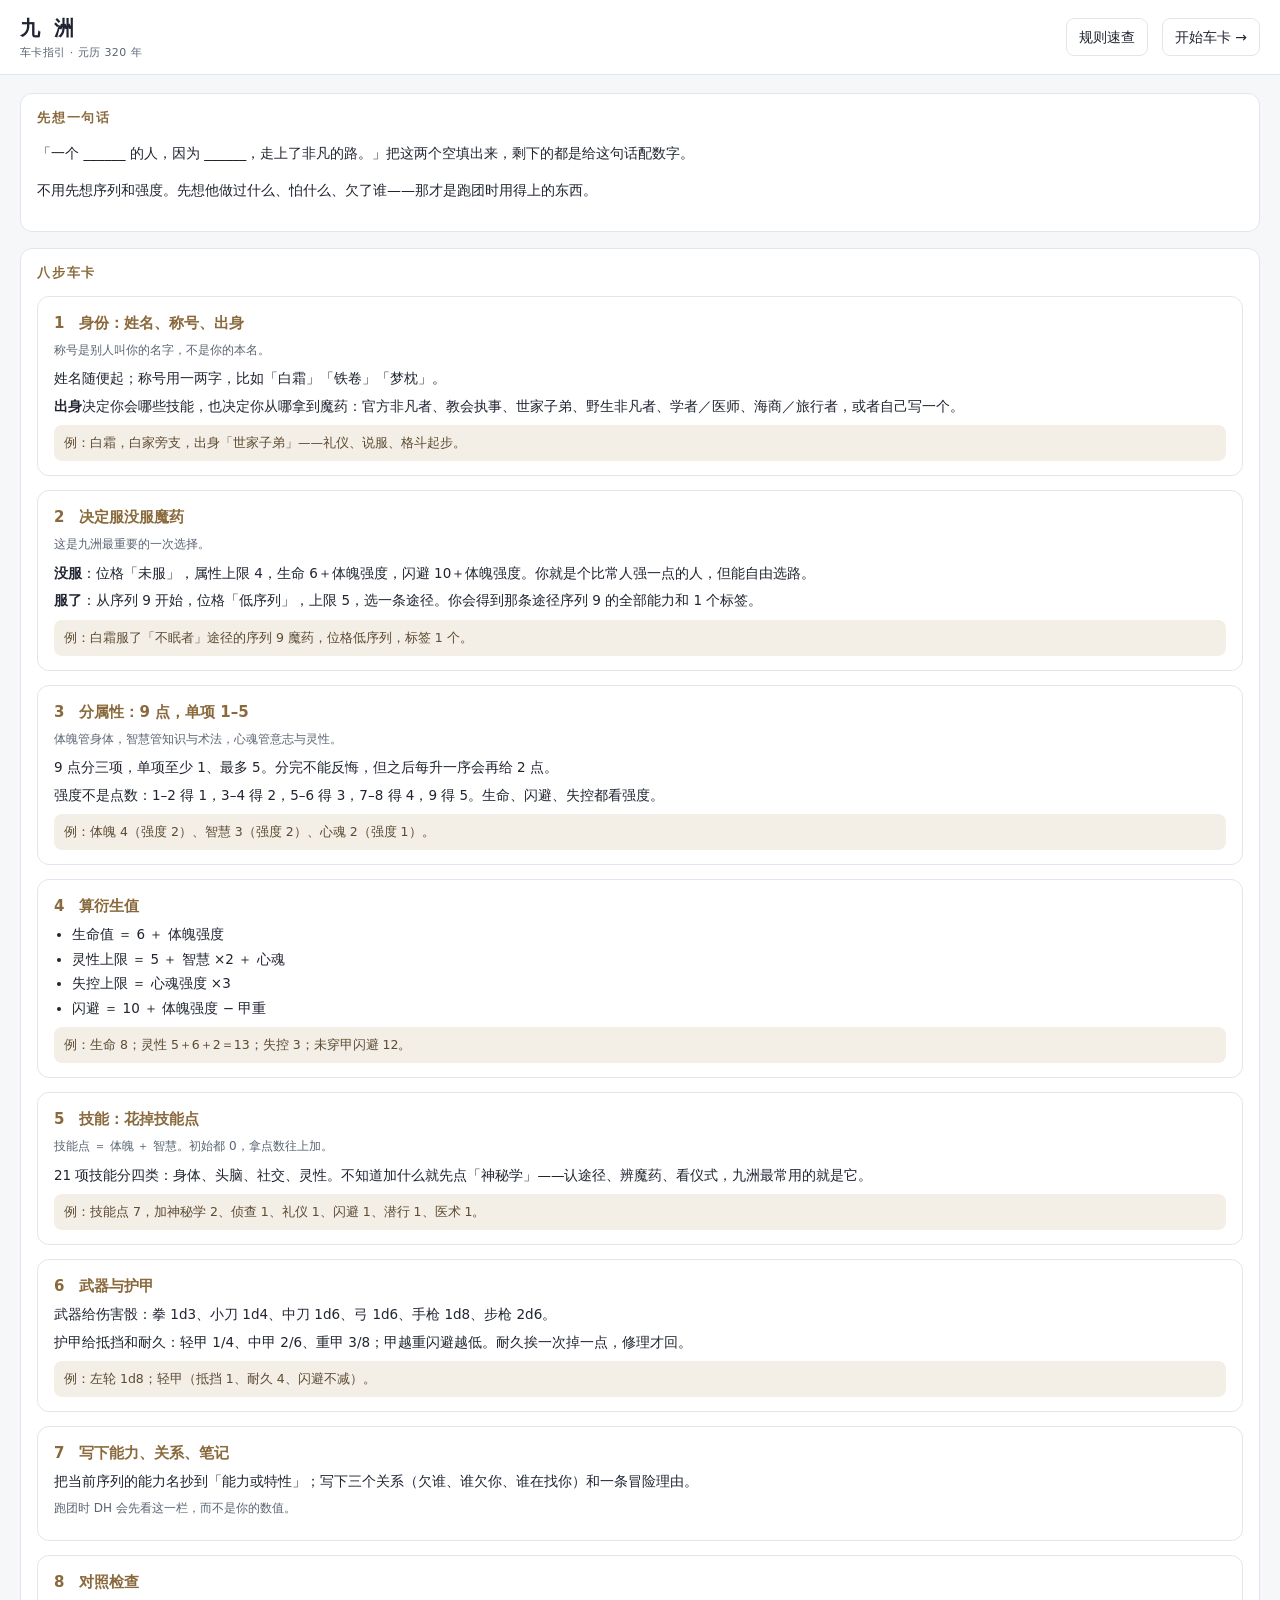
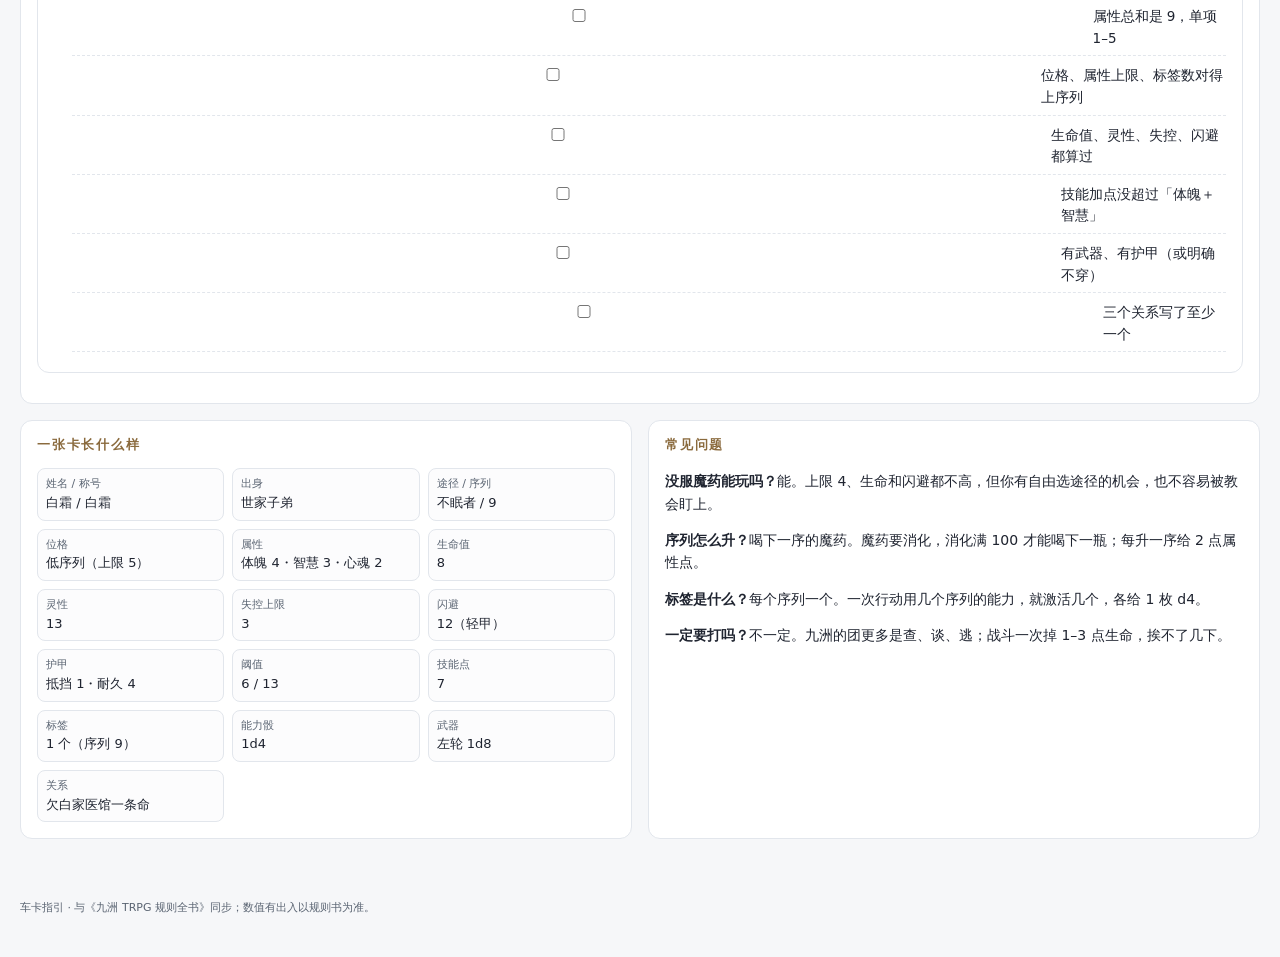
==== guide.html @ a38ce59d "add guide: guide.html" ====
<!doctype html>
<html lang="zh-CN"><head>
<meta charset="utf-8"><meta name="viewport" content="width=device-width,initial-scale=1">
<title>九洲 · 车卡指引</title>
<link rel="stylesheet" href="style.css">
<style>
.step{border:1px solid var(--line);border-radius:12px;padding:14px 16px;margin:0 0 14px;background:#fff}
.step h3{margin:0 0 6px;font-size:15px;color:var(--accent)}
.step .why{font-size:12px;color:var(--sub);margin:0 0 8px}
.step p{margin:6px 0;font-size:13.5px}
.step ul{margin:6px 0 6px 18px;padding:0}
.step li{margin:3px 0;font-size:13.5px}
.ex{background:var(--accent-soft);border-radius:8px;padding:8px 10px;font-size:12.5px;color:#5c4a32;margin-top:8px}
.check{list-style:none;margin:0;padding:0}
.check li{display:flex;gap:8px;align-items:flex-start;padding:6px 0;border-bottom:1px dashed var(--line);font-size:13.5px}
.check input{margin-top:3px}
.sample{display:grid;grid-template-columns:repeat(auto-fit,minmax(150px,1fr));gap:8px;font-size:13px}
.sample div{border:1px solid var(--line);border-radius:8px;padding:6px 8px;background:#fcfcfd}
.sample b{display:block;font-size:11px;color:var(--sub);font-weight:400}
</style>
</head><body>
<header><div class="bar">
  <div class="brand">九 洲<small>车卡指引 · 元历 320 年</small></div>
  <div class="spacer"></div>
  <a class="btnlink" href="rules.html">规则速查</a>
  <a class="btnlink" href="index.html">开始车卡 →</a>
</div></header>

<main>
  <section class="wide">
    <h2>先想一句话</h2>
    <p>「一个 ______ 的人，因为 ______，走上了非凡的路。」把这两个空填出来，剩下的都是给这句话配数字。</p>
    <p class="small">不用先想序列和强度。先想他做过什么、怕什么、欠了谁——那才是跑团时用得上的东西。</p>
  </section>

  <section class="wide">
    <h2>八步车卡</h2>

    <div class="step"><h3>1　身份：姓名、称号、出身</h3>
      <p class="why">称号是别人叫你的名字，不是你的本名。</p>
      <p>姓名随便起；称号用一两字，比如「白霜」「铁卷」「梦枕」。</p>
      <p><b>出身</b>决定你会哪些技能，也决定你从哪拿到魔药：官方非凡者、教会执事、世家子弟、野生非凡者、学者／医师、海商／旅行者，或者自己写一个。</p>
      <div class="ex">例：白霜，白家旁支，出身「世家子弟」——礼仪、说服、格斗起步。</div>
    </div>

    <div class="step"><h3>2　决定服没服魔药</h3>
      <p class="why">这是九洲最重要的一次选择。</p>
      <p><b>没服</b>：位格「未服」，属性上限 4，生命 6＋体魄强度，闪避 10＋体魄强度。你就是个比常人强一点的人，但能自由选路。</p>
      <p><b>服了</b>：从序列 9 开始，位格「低序列」，上限 5，选一条途径。你会得到那条途径序列 9 的全部能力和 1 个标签。</p>
      <div class="ex">例：白霜服了「不眠者」途径的序列 9 魔药，位格低序列，标签 1 个。</div>
    </div>

    <div class="step"><h3>3　分属性：9 点，单项 1–5</h3>
      <p class="why">体魄管身体，智慧管知识与术法，心魂管意志与灵性。</p>
      <p>9 点分三项，单项至少 1、最多 5。分完不能反悔，但之后每升一序会再给 2 点。</p>
      <p>强度不是点数：1–2 得 1，3–4 得 2，5–6 得 3，7–8 得 4，9 得 5。生命、闪避、失控都看强度。</p>
      <div class="ex">例：体魄 4（强度 2）、智慧 3（强度 2）、心魂 2（强度 1）。</div>
    </div>

    <div class="step"><h3>4　算衍生值</h3>
      <ul>
        <li>生命值 ＝ 6 ＋ 体魄强度</li>
        <li>灵性上限 ＝ 5 ＋ 智慧 ×2 ＋ 心魂</li>
        <li>失控上限 ＝ 心魂强度 ×3</li>
        <li>闪避 ＝ 10 ＋ 体魄强度 − 甲重</li>
      </ul>
      <div class="ex">例：生命 8；灵性 5＋6＋2＝13；失控 3；未穿甲闪避 12。</div>
    </div>

    <div class="step"><h3>5　技能：花掉技能点</h3>
      <p class="why">技能点 ＝ 体魄 ＋ 智慧。初始都 0，拿点数往上加。</p>
      <p>21 项技能分四类：身体、头脑、社交、灵性。不知道加什么就先点「神秘学」——认途径、辨魔药、看仪式，九洲最常用的就是它。</p>
      <div class="ex">例：技能点 7，加神秘学 2、侦查 1、礼仪 1、闪避 1、潜行 1、医术 1。</div>
    </div>

    <div class="step"><h3>6　武器与护甲</h3>
      <p>武器给伤害骰：拳 1d3、小刀 1d4、中刀 1d6、弓 1d6、手枪 1d8、步枪 2d6。</p>
      <p>护甲给抵挡和耐久：轻甲 1/4、中甲 2/6、重甲 3/8；甲越重闪避越低。耐久挨一次掉一点，修理才回。</p>
      <div class="ex">例：左轮 1d8；轻甲（抵挡 1、耐久 4、闪避不减）。</div>
    </div>

    <div class="step"><h3>7　写下能力、关系、笔记</h3>
      <p>把当前序列的能力名抄到「能力或特性」；写下三个关系（欠谁、谁欠你、谁在找你）和一条冒险理由。</p>
      <p class="why">跑团时 DH 会先看这一栏，而不是你的数值。</p>
    </div>

    <div class="step"><h3>8　对照检查</h3>
      <ul class="check">
        <li><input type="checkbox"> 属性总和是 9，单项 1–5</li>
        <li><input type="checkbox"> 位格、属性上限、标签数对得上序列</li>
        <li><input type="checkbox"> 生命值、灵性、失控、闪避都算过</li>
        <li><input type="checkbox"> 技能加点没超过「体魄＋智慧」</li>
        <li><input type="checkbox"> 有武器、有护甲（或明确不穿）</li>
        <li><input type="checkbox"> 三个关系写了至少一个</li>
      </ul>
    </div>
  </section>

  <section>
    <h2>一张卡长什么样</h2>
    <div class="sample">
      <div><b>姓名 / 称号</b>白霜 / 白霜</div>
      <div><b>出身</b>世家子弟</div>
      <div><b>途径 / 序列</b>不眠者 / 9</div>
      <div><b>位格</b>低序列（上限 5）</div>
      <div><b>属性</b>体魄 4・智慧 3・心魂 2</div>
      <div><b>生命值</b>8</div>
      <div><b>灵性</b>13</div>
      <div><b>失控上限</b>3</div>
      <div><b>闪避</b>12（轻甲）</div>
      <div><b>护甲</b>抵挡 1・耐久 4</div>
      <div><b>阈值</b>6 / 13</div>
      <div><b>技能点</b>7</div>
      <div><b>标签</b>1 个（序列 9）</div>
      <div><b>能力骰</b>1d4</div>
      <div><b>武器</b>左轮 1d8</div>
      <div><b>关系</b>欠白家医馆一条命</div>
    </div>
  </section>

  <section>
    <h2>常见问题</h2>
    <p><b>没服魔药能玩吗？</b>能。上限 4、生命和闪避都不高，但你有自由选途径的机会，也不容易被教会盯上。</p>
    <p><b>序列怎么升？</b>喝下一序的魔药。魔药要消化，消化满 100 才能喝下一瓶；每升一序给 2 点属性点。</p>
    <p><b>标签是什么？</b>每个序列一个。一次行动用几个序列的能力，就激活几个，各给 1 枚 d4。</p>
    <p><b>一定要打吗？</b>不一定。九洲的团更多是查、谈、逃；战斗一次掉 1–3 点生命，挨不了几下。</p>
  </section>
</main>
<footer>车卡指引 · 与《九洲 TRPG 规则全书》同步；数值有出入以规则书为准。</footer>
<script>
document.querySelectorAll('.check input').forEach(function(c,i){
  var key='jz-guide-'+i;
  c.checked = localStorage.getItem(key)==='1';
  c.addEventListener('change', function(){ localStorage.setItem(key, c.checked?'1':'0'); });
});
</script>
</body></html>
---- style.css ----
*{box-sizing:border-box}
:root{--ink:#1f2430;--sub:#5a6472;--line:#e2e6ec;--bg:#f6f7f9;--card:#fff;--accent:#8a6a3d;--accent-soft:#f4efe6;--danger:#b4453c}
html,body{margin:0;background:var(--bg);color:var(--ink);font-family:"Microsoft YaHei","PingFang SC",system-ui,sans-serif;font-size:14px;line-height:1.6}
header{position:sticky;top:0;z-index:20;background:rgba(255,255,255,.92);backdrop-filter:blur(8px);border-bottom:1px solid var(--line)}
.bar{max-width:1280px;margin:0 auto;padding:12px 20px;display:flex;align-items:center;gap:14px;flex-wrap:wrap}
.brand{font-size:20px;font-weight:700;letter-spacing:.18em}
.brand small{display:block;font-size:11px;font-weight:400;color:var(--sub);letter-spacing:.04em}
.spacer{flex:1}
button{font:inherit;border:1px solid var(--line);background:#fff;color:var(--ink);border-radius:8px;padding:7px 12px;cursor:pointer}
button:hover{border-color:#c9b18a;background:var(--accent-soft)}
button.primary{background:var(--ink);color:#fff;border-color:var(--ink)}
button.primary:hover{background:#000}
main{max-width:1280px;margin:18px auto 60px;padding:0 20px;display:grid;grid-template-columns:repeat(12,1fr);gap:16px}
section{background:var(--card);border:1px solid var(--line);border-radius:12px;padding:14px 16px 16px;grid-column:span 6}
section.wide{grid-column:span 12}
@media(max-width:900px){section{grid-column:span 12}}
h2{font-size:13px;letter-spacing:.14em;color:var(--accent);margin:0 0 12px;font-weight:700;display:flex;align-items:center;gap:8px}
h2 .no{font-size:11px;color:#b9a179;border:1px solid #e5d9c4;border-radius:4px;padding:0 5px;letter-spacing:0}
.row{display:grid;grid-template-columns:repeat(4,1fr);gap:10px}
.row.three{grid-template-columns:repeat(3,1fr)}
.row.two{grid-template-columns:repeat(2,1fr)}
@media(max-width:640px){.row,.row.three,.row.two{grid-template-columns:repeat(2,1fr)}}
label{display:flex;flex-direction:column;gap:3px;font-size:11px;color:var(--sub)}
input,select,textarea{font:inherit;color:var(--ink);border:1px solid var(--line);border-radius:7px;padding:6px 8px;background:#fcfcfd;width:100%}
input:focus,select:focus,textarea:focus{outline:2px solid #e8dcc6;border-color:#c9b18a;background:#fff}
input[readonly]{background:var(--accent-soft);color:var(--accent);font-weight:600}
textarea{resize:vertical;min-height:90px}
.hint{font-size:11px;color:var(--sub);margin:8px 0 0}
.ok{color:#3f7d4e}.bad{color:var(--danger)}
table{width:100%;border-collapse:collapse;font-size:12.5px}
th,td{border-bottom:1px solid var(--line);padding:5px 6px;text-align:center}
th{font-weight:600;color:var(--sub);font-size:11px;letter-spacing:.03em}
td.l,th.l{text-align:left}
tr:last-child td{border-bottom:none}
.pill{display:inline-block;font-size:11px;border:1px solid #e5d9c4;background:var(--accent-soft);color:var(--accent);border-radius:999px;padding:1px 8px;margin-left:6px}
.abil{border:1px solid var(--line);border-radius:10px;padding:10px 12px;margin:0 0 10px;background:#fcfcfd}
.abil h3{margin:0 0 4px;font-size:13px}
.abil .meta{font-size:11px;color:var(--sub);margin-bottom:6px}
.abil p{margin:4px 0;white-space:pre-wrap;font-size:12.5px}
.abil .mat{font-size:11.5px;color:var(--accent);background:var(--accent-soft);border-radius:6px;padding:6px 8px;margin-top:6px}
.tools{display:flex;gap:8px;flex-wrap:wrap;margin-top:10px}
.entry{display:grid;grid-template-columns:1.2fr .8fr .8fr 1.6fr auto;gap:6px;margin-bottom:6px}
.entry.rel{grid-template-columns:1fr .8fr .8fr 1.4fr auto}
.entry button{padding:4px 8px;font-size:12px}
footer{max-width:1280px;margin:0 auto 40px;padding:0 20px;color:var(--sub);font-size:11px}
.toast{position:fixed;left:50%;bottom:26px;transform:translateX(-50%);background:#1f2430;color:#fff;padding:8px 16px;border-radius:999px;font-size:12px;opacity:0;pointer-events:none;transition:.25s}
.toast.show{opacity:1}
@media print{header,.tools,footer{display:none}main{max-width:none;margin:0;padding:0;gap:8px}section{break-inside:avoid;box-shadow:none}body{background:#fff}}

.skillwrap{display:grid;grid-template-columns:1fr 1fr;gap:18px}
@media(max-width:780px){.skillwrap{grid-template-columns:1fr}}

.ancgrid{display:grid;grid-template-columns:1fr 1fr;gap:10px;margin-top:12px}
.ancard{border:1px solid var(--line);border-radius:10px;padding:8px 10px;background:#fcfcfd}
.ancname{font-weight:700;font-size:12px;color:var(--accent);margin-bottom:4px}
.trait{font-size:11.5px;color:var(--sub);line-height:1.5}
.mixlab{flex-direction:row!important;align-items:center;gap:6px}

.slots{display:flex;gap:6px;align-items:center}
.slots select{min-width:170px;max-width:240px}

.who{display:flex;align-items:baseline;gap:6px;padding:0 4px}
.who-label{font-size:11px;color:var(--sub)}
#curName{font-weight:700;font-size:14px}
.modal{position:fixed;inset:0;background:rgba(20,24,30,.42);display:flex;align-items:center;justify-content:center;z-index:50}
.modal[hidden]{display:none}
.modal-box{background:#fff;border-radius:14px;width:min(560px,92vw);max-height:80vh;display:flex;flex-direction:column;box-shadow:0 20px 60px rgba(0,0,0,.25)}
.modal-head{display:flex;justify-content:space-between;align-items:center;padding:14px 18px;border-bottom:1px solid var(--line);font-weight:700}
.modal-head button{border:none;background:none;font-size:20px;line-height:1;padding:0 4px}
.slot-list{overflow:auto;padding:8px 10px}
.slot{display:flex;justify-content:space-between;gap:10px;align-items:center;padding:10px 12px;border:1px solid var(--line);border-radius:10px;margin:6px 0;cursor:pointer;background:#fcfcfd}
.slot:hover{border-color:#c9b18a;background:var(--accent-soft)}
.slot.active{border-color:var(--accent);box-shadow:inset 3px 0 0 var(--accent)}
.slot .nm{font-weight:600}
.slot .mt{font-size:11px;color:var(--sub)}
.modal-foot{display:flex;gap:8px;flex-wrap:wrap;padding:12px 18px;border-top:1px solid var(--line)}

.btnlink{font:inherit;border:1px solid var(--line);background:#fff;color:var(--ink);border-radius:8px;padding:7px 12px;text-decoration:none}
.btnlink:hover{border-color:#c9b18a;background:var(--accent-soft)}
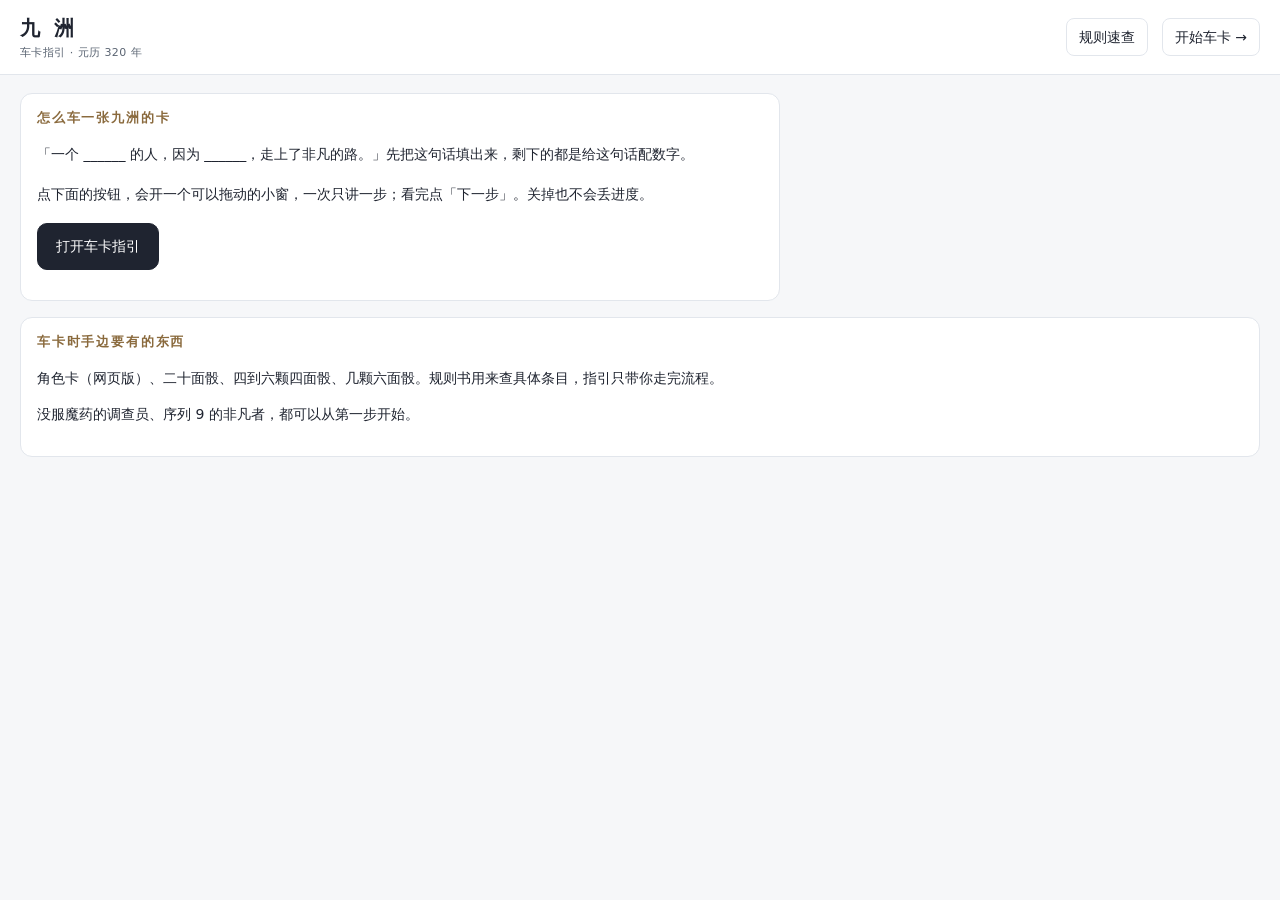
==== commit 3c91fc0d: "guide: draggable step wizard" ====
--- a/guide.html
+++ b/guide.html
@@ -4,19 +4,28 @@
 <title>九洲 · 车卡指引</title>
 <link rel="stylesheet" href="style.css">
 <style>
-.step{border:1px solid var(--line);border-radius:12px;padding:14px 16px;margin:0 0 14px;background:#fff}
-.step h3{margin:0 0 6px;font-size:15px;color:var(--accent)}
-.step .why{font-size:12px;color:var(--sub);margin:0 0 8px}
-.step p{margin:6px 0;font-size:13.5px}
-.step ul{margin:6px 0 6px 18px;padding:0}
-.step li{margin:3px 0;font-size:13.5px}
-.ex{background:var(--accent-soft);border-radius:8px;padding:8px 10px;font-size:12.5px;color:#5c4a32;margin-top:8px}
-.check{list-style:none;margin:0;padding:0}
-.check li{display:flex;gap:8px;align-items:flex-start;padding:6px 0;border-bottom:1px dashed var(--line);font-size:13.5px}
-.check input{margin-top:3px}
-.sample{display:grid;grid-template-columns:repeat(auto-fit,minmax(150px,1fr));gap:8px;font-size:13px}
-.sample div{border:1px solid var(--line);border-radius:8px;padding:6px 8px;background:#fcfcfd}
-.sample b{display:block;font-size:11px;color:var(--sub);font-weight:400}
+#openBtn{font:inherit;padding:10px 18px;border-radius:10px;border:1px solid var(--ink);background:var(--ink);color:#fff;cursor:pointer}
+#wizard{position:fixed;width:420px;max-width:92vw;background:#fff;border:1px solid var(--line);border-radius:14px;box-shadow:0 24px 70px rgba(20,24,30,.28);z-index:60;display:none;overflow:hidden}
+#wizard.on{display:block}
+#wzHead{display:flex;align-items:center;gap:8px;padding:10px 12px;background:var(--accent-soft);border-bottom:1px solid var(--line);cursor:move;user-select:none}
+#wzHead .dot{width:8px;height:8px;border-radius:50%;background:#c9b18a}
+#wzHead b{font-size:13px;color:#5c4a32;flex:1}
+#wzHead button{border:none;background:none;font-size:18px;line-height:1;cursor:pointer;color:#5c4a32}
+#wzBody{padding:16px 18px 8px;max-height:60vh;overflow:auto}
+#wzBody h3{margin:0 0 4px;font-size:16px;color:var(--accent)}
+#wzBody .why{font-size:12px;color:var(--sub);margin:0 0 10px}
+#wzBody p,#wzBody li{font-size:13.5px;line-height:1.65}
+#wzBody ul{margin:6px 0 6px 18px;padding:0}
+#wzBody .ex{background:var(--accent-soft);border-radius:8px;padding:8px 10px;font-size:12.5px;color:#5c4a32;margin-top:10px}
+#wzBody .check{list-style:none;margin:0;padding:0}
+#wzBody .check li{display:flex;gap:8px;align-items:flex-start;padding:5px 0;border-bottom:1px dashed var(--line)}
+#wzFoot{display:flex;align-items:center;gap:8px;padding:10px 14px;border-top:1px solid var(--line);background:#fcfcfd}
+#wzProg{font-size:11px;color:var(--sub);flex:1}
+#wzFoot button{font:inherit;padding:6px 12px;border-radius:8px;border:1px solid var(--line);background:#fff;cursor:pointer}
+#wzFoot button.primary{background:var(--ink);color:#fff;border-color:var(--ink)}
+#wzFoot button:disabled{opacity:.4;cursor:default}
+.intro{max-width:760px}
+.intro p{font-size:14px;line-height:1.8}
 </style>
 </head><body>
 <header><div class="bar">
@@ -27,111 +36,96 @@
 </div></header>
 
 <main>
-  <section class="wide">
-    <h2>先想一句话</h2>
-    <p>「一个 ______ 的人，因为 ______，走上了非凡的路。」把这两个空填出来，剩下的都是给这句话配数字。</p>
-    <p class="small">不用先想序列和强度。先想他做过什么、怕什么、欠了谁——那才是跑团时用得上的东西。</p>
+  <section class="wide intro">
+    <h2>怎么车一张九洲的卡</h2>
+    <p>「一个 ______ 的人，因为 ______，走上了非凡的路。」先把这句话填出来，剩下的都是给这句话配数字。</p>
+    <p>点下面的按钮，会开一个可以拖动的小窗，一次只讲一步；看完点「下一步」。关掉也不会丢进度。</p>
+    <p style="margin-top:16px"><button id="openBtn">打开车卡指引</button></p>
   </section>
 
   <section class="wide">
-    <h2>八步车卡</h2>
-
-    <div class="step"><h3>1　身份：姓名、称号、出身</h3>
-      <p class="why">称号是别人叫你的名字，不是你的本名。</p>
-      <p>姓名随便起；称号用一两字，比如「白霜」「铁卷」「梦枕」。</p>
-      <p><b>出身</b>决定你会哪些技能，也决定你从哪拿到魔药：官方非凡者、教会执事、世家子弟、野生非凡者、学者／医师、海商／旅行者，或者自己写一个。</p>
-      <div class="ex">例：白霜，白家旁支，出身「世家子弟」——礼仪、说服、格斗起步。</div>
-    </div>
-
-    <div class="step"><h3>2　决定服没服魔药</h3>
-      <p class="why">这是九洲最重要的一次选择。</p>
-      <p><b>没服</b>：位格「未服」，属性上限 4，生命 6＋体魄强度，闪避 10＋体魄强度。你就是个比常人强一点的人，但能自由选路。</p>
-      <p><b>服了</b>：从序列 9 开始，位格「低序列」，上限 5，选一条途径。你会得到那条途径序列 9 的全部能力和 1 个标签。</p>
-      <div class="ex">例：白霜服了「不眠者」途径的序列 9 魔药，位格低序列，标签 1 个。</div>
-    </div>
-
-    <div class="step"><h3>3　分属性：9 点，单项 1–5</h3>
-      <p class="why">体魄管身体，智慧管知识与术法，心魂管意志与灵性。</p>
-      <p>9 点分三项，单项至少 1、最多 5。分完不能反悔，但之后每升一序会再给 2 点。</p>
-      <p>强度不是点数：1–2 得 1，3–4 得 2，5–6 得 3，7–8 得 4，9 得 5。生命、闪避、失控都看强度。</p>
-      <div class="ex">例：体魄 4（强度 2）、智慧 3（强度 2）、心魂 2（强度 1）。</div>
-    </div>
-
-    <div class="step"><h3>4　算衍生值</h3>
-      <ul>
-        <li>生命值 ＝ 6 ＋ 体魄强度</li>
-        <li>灵性上限 ＝ 5 ＋ 智慧 ×2 ＋ 心魂</li>
-        <li>失控上限 ＝ 心魂强度 ×3</li>
-        <li>闪避 ＝ 10 ＋ 体魄强度 − 甲重</li>
-      </ul>
-      <div class="ex">例：生命 8；灵性 5＋6＋2＝13；失控 3；未穿甲闪避 12。</div>
-    </div>
-
-    <div class="step"><h3>5　技能：花掉技能点</h3>
-      <p class="why">技能点 ＝ 体魄 ＋ 智慧。初始都 0，拿点数往上加。</p>
-      <p>21 项技能分四类：身体、头脑、社交、灵性。不知道加什么就先点「神秘学」——认途径、辨魔药、看仪式，九洲最常用的就是它。</p>
-      <div class="ex">例：技能点 7，加神秘学 2、侦查 1、礼仪 1、闪避 1、潜行 1、医术 1。</div>
-    </div>
-
-    <div class="step"><h3>6　武器与护甲</h3>
-      <p>武器给伤害骰：拳 1d3、小刀 1d4、中刀 1d6、弓 1d6、手枪 1d8、步枪 2d6。</p>
-      <p>护甲给抵挡和耐久：轻甲 1/4、中甲 2/6、重甲 3/8；甲越重闪避越低。耐久挨一次掉一点，修理才回。</p>
-      <div class="ex">例：左轮 1d8；轻甲（抵挡 1、耐久 4、闪避不减）。</div>
-    </div>
-
-    <div class="step"><h3>7　写下能力、关系、笔记</h3>
-      <p>把当前序列的能力名抄到「能力或特性」；写下三个关系（欠谁、谁欠你、谁在找你）和一条冒险理由。</p>
-      <p class="why">跑团时 DH 会先看这一栏，而不是你的数值。</p>
-    </div>
-
-    <div class="step"><h3>8　对照检查</h3>
-      <ul class="check">
-        <li><input type="checkbox"> 属性总和是 9，单项 1–5</li>
-        <li><input type="checkbox"> 位格、属性上限、标签数对得上序列</li>
-        <li><input type="checkbox"> 生命值、灵性、失控、闪避都算过</li>
-        <li><input type="checkbox"> 技能加点没超过「体魄＋智慧」</li>
-        <li><input type="checkbox"> 有武器、有护甲（或明确不穿）</li>
-        <li><input type="checkbox"> 三个关系写了至少一个</li>
-      </ul>
-    </div>
-  </section>
-
-  <section>
-    <h2>一张卡长什么样</h2>
-    <div class="sample">
-      <div><b>姓名 / 称号</b>白霜 / 白霜</div>
-      <div><b>出身</b>世家子弟</div>
-      <div><b>途径 / 序列</b>不眠者 / 9</div>
-      <div><b>位格</b>低序列（上限 5）</div>
-      <div><b>属性</b>体魄 4・智慧 3・心魂 2</div>
-      <div><b>生命值</b>8</div>
-      <div><b>灵性</b>13</div>
-      <div><b>失控上限</b>3</div>
-      <div><b>闪避</b>12（轻甲）</div>
-      <div><b>护甲</b>抵挡 1・耐久 4</div>
-      <div><b>阈值</b>6 / 13</div>
-      <div><b>技能点</b>7</div>
-      <div><b>标签</b>1 个（序列 9）</div>
-      <div><b>能力骰</b>1d4</div>
-      <div><b>武器</b>左轮 1d8</div>
-      <div><b>关系</b>欠白家医馆一条命</div>
-    </div>
-  </section>
-
-  <section>
-    <h2>常见问题</h2>
-    <p><b>没服魔药能玩吗？</b>能。上限 4、生命和闪避都不高，但你有自由选途径的机会，也不容易被教会盯上。</p>
-    <p><b>序列怎么升？</b>喝下一序的魔药。魔药要消化，消化满 100 才能喝下一瓶；每升一序给 2 点属性点。</p>
-    <p><b>标签是什么？</b>每个序列一个。一次行动用几个序列的能力，就激活几个，各给 1 枚 d4。</p>
-    <p><b>一定要打吗？</b>不一定。九洲的团更多是查、谈、逃；战斗一次掉 1–3 点生命，挨不了几下。</p>
+    <h2>车卡时手边要有的东西</h2>
+    <p>角色卡（网页版）、二十面骰、四到六颗四面骰、几颗六面骰。规则书用来查具体条目，指引只带你走完流程。</p>
+    <p class="small">没服魔药的调查员、序列 9 的非凡者，都可以从第一步开始。</p>
   </section>
 </main>
-<footer>车卡指引 · 与《九洲 TRPG 规则全书》同步；数值有出入以规则书为准。</footer>
+
+<div id="wizard">
+  <div id="wzHead"><span class="dot"></span><b>车卡指引</b><button id="wzClose" title="关闭">×</button></div>
+  <div id="wzBody"></div>
+  <div id="wzFoot">
+    <span id="wzProg"></span>
+    <button id="wzPrev">上一步</button>
+    <button id="wzNext" class="primary">下一步</button>
+  </div>
+</div>
+
 <script>
-document.querySelectorAll('.check input').forEach(function(c,i){
-  var key='jz-guide-'+i;
-  c.checked = localStorage.getItem(key)==='1';
-  c.addEventListener('change', function(){ localStorage.setItem(key, c.checked?'1':'0'); });
+var STEPS = [
+ {t:'身份：姓名、称号、出身', w:'称号是别人叫你的名字，不是本名。',
+  b:'<p>姓名随便起；称号用一两字，比如「白霜」「铁卷」「梦枕」。</p><p><b>出身</b>决定你会哪些技能，也决定你从哪拿到魔药：官方非凡者、教会执事、世家子弟、野生非凡者、学者／医师、海商／旅行者，或者自己写一个。</p>',
+  ex:'例：白霜，白家旁支，出身「世家子弟」——礼仪、说服、格斗起步。'},
+ {t:'决定服没服魔药', w:'这是九洲最重要的一次选择。',
+  b:'<p><b>没服</b>：位格「未服」，属性上限 4，生命 6＋体魄强度，闪避 10＋体魄强度。你就是个比常人强一点的人，但能自由选路。</p><p><b>服了</b>：从序列 9 开始，位格「低序列」，上限 5，选一条途径。你会得到那条途径序列 9 的全部能力和 1 个标签。</p>',
+  ex:'例：白霜服了「不眠者」途径的序列 9 魔药，位格低序列，标签 1 个。'},
+ {t:'分属性：9 点，单项 1–5', w:'体魄管身体，智慧管知识与术法，心魂管意志与灵性。',
+  b:'<p>9 点分三项，单项至少 1、最多 5。分完不能反悔，但之后每升一序会再给 2 点。</p><p>强度不是点数：1–2 得 1，3–4 得 2，5–6 得 3，7–8 得 4，9 得 5。</p>',
+  ex:'例：体魄 4（强度 2）、智慧 3（强度 2）、心魂 2（强度 1）。'},
+ {t:'算衍生值', w:'这几项影响你挨几下、还能不能出手。',
+  b:'<ul><li>生命值 ＝ 6 ＋ 体魄强度</li><li>灵性上限 ＝ 5 ＋ 智慧 ×2 ＋ 心魂</li><li>失控上限 ＝ 心魂强度 ×3</li><li>闪避 ＝ 10 ＋ 体魄强度 − 甲重</li></ul>',
+  ex:'例：生命 8；灵性 5＋6＋2＝13；失控 3；未穿甲闪避 12。'},
+ {t:'技能：花掉技能点', w:'技能点 ＝ 体魄 ＋ 智慧。初始都 0。',
+  b:'<p>21 项技能分四类：身体、头脑、社交、灵性。不知道加什么就先点「神秘学」——认途径、辨魔药、看仪式，九洲最常用的就是它。</p>',
+  ex:'例：技能点 7，加神秘学 2、侦查 1、礼仪 1、闪避 1、潜行 1、医术 1。'},
+ {t:'武器与护甲', w:'武器给伤害骰，护甲给抵挡与耐久。',
+  b:'<p>武器：拳 1d3、小刀 1d4、中刀 1d6、弓 1d6、手枪 1d8、步枪 2d6。</p><p>护甲：轻甲 1/4、中甲 2/6、重甲 3/8；甲越重闪避越低。耐久挨一次掉一点，修理才回。</p>',
+  ex:'例：左轮 1d8；轻甲（抵挡 1、耐久 4、闪避不减）。'},
+ {t:'写下能力、关系、笔记', w:'跑团时 DH 先看这一栏，而不是你的数值。',
+  b:'<p>把当前序列的能力名抄到「能力或特性」；写下三个关系（欠谁、谁欠你、谁在找你）和一条冒险理由。</p>',
+  ex:'例：欠白家医馆一条命；答应替闻家送一封信；有个同门在外头找他。'},
+ {t:'对照检查', w:'最后过一遍，缺什么补什么。',
+  b:'<ul class="check"><li>☐ 属性总和是 9，单项 1–5</li><li>☐ 位格、属性上限、标签数对得上序列</li><li>☐ 生命值、灵性、失控、闪避都算过</li><li>☐ 技能加点没超过「体魄＋智慧」</li><li>☐ 有武器、有护甲（或明确不穿）</li><li>☐ 三个关系写了至少一个</li></ul>',
+  ex:'都打勾了，就可以把卡交给 DH 了。'}
+];
+var idx = Number(localStorage.getItem('jz-guide-step')||0);
+if (isNaN(idx) || idx<0 || idx>=STEPS.length) idx = 0;
+var wz = document.getElementById('wizard');
+
+function render(){
+  var s = STEPS[idx];
+  document.getElementById('wzBody').innerHTML = '<h3>'+(idx+1)+'. '+s.t+'</h3><div class="why">'+s.w+'</div>'+s.b+(s.ex?'<div class="ex">'+s.ex+'</div>':'');
+  document.getElementById('wzProg').textContent = (idx+1)+' / '+STEPS.length;
+  document.getElementById('wzPrev').disabled = idx===0;
+  document.getElementById('wzNext').textContent = idx===STEPS.length-1 ? '完成' : '下一步';
+  localStorage.setItem('jz-guide-step', String(idx));
+}
+function openWz(){ wz.classList.add('on'); render(); if(!wz.dataset.pos){ place(); } }
+function closeWz(){ wz.classList.remove('on'); }
+function place(){
+  wz.style.left = Math.max(8, (window.innerWidth-wz.offsetWidth)/2)+'px';
+  wz.style.top = '90px';
+}
+document.getElementById('openBtn').onclick = openWz;
+document.getElementById('wzClose').onclick = closeWz;
+document.getElementById('wzPrev').onclick = function(){ if(idx>0){ idx--; render(); } };
+document.getElementById('wzNext').onclick = function(){ if(idx<STEPS.length-1){ idx++; render(); } else { closeWz(); } };
+
+// 拖动
+var drag=null;
+var head=document.getElementById('wzHead');
+head.addEventListener('pointerdown', function(e){
+  if(e.target.tagName==='BUTTON') return;
+  drag={x:e.clientX, y:e.clientY, l:wz.offsetLeft, t:wz.offsetTop};
+  head.setPointerCapture(e.pointerId);
 });
+head.addEventListener('pointermove', function(e){
+  if(!drag) return;
+  var l=drag.l+(e.clientX-drag.x), t=drag.t+(e.clientY-drag.y);
+  l=Math.max(4, Math.min(window.innerWidth-wz.offsetWidth-4, l));
+  t=Math.max(4, Math.min(window.innerHeight-60, t));
+  wz.style.left=l+'px'; wz.style.top=t+'px';
+});
+head.addEventListener('pointerup', function(){ drag=null; });
+window.addEventListener('resize', function(){ if(wz.classList.contains('on') && !wz.dataset.pos) place(); });
 </script>
 </body></html>
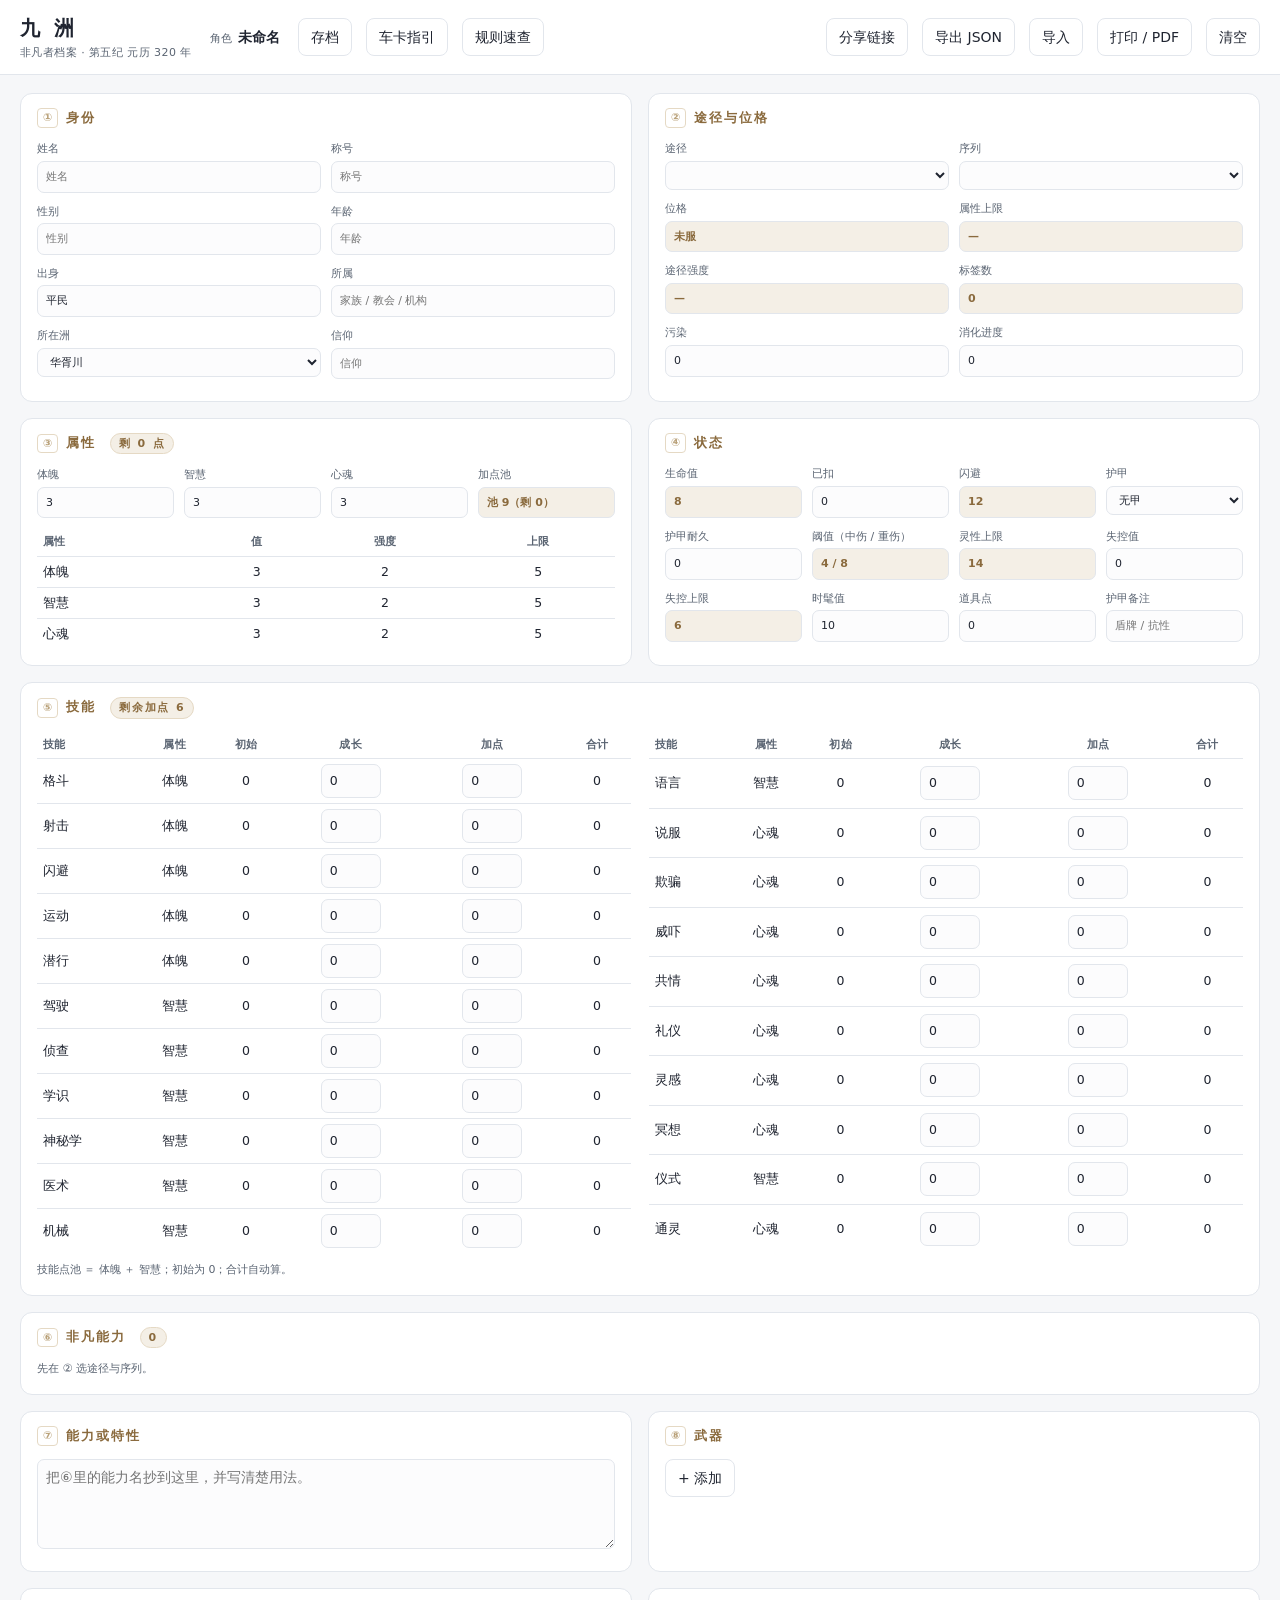
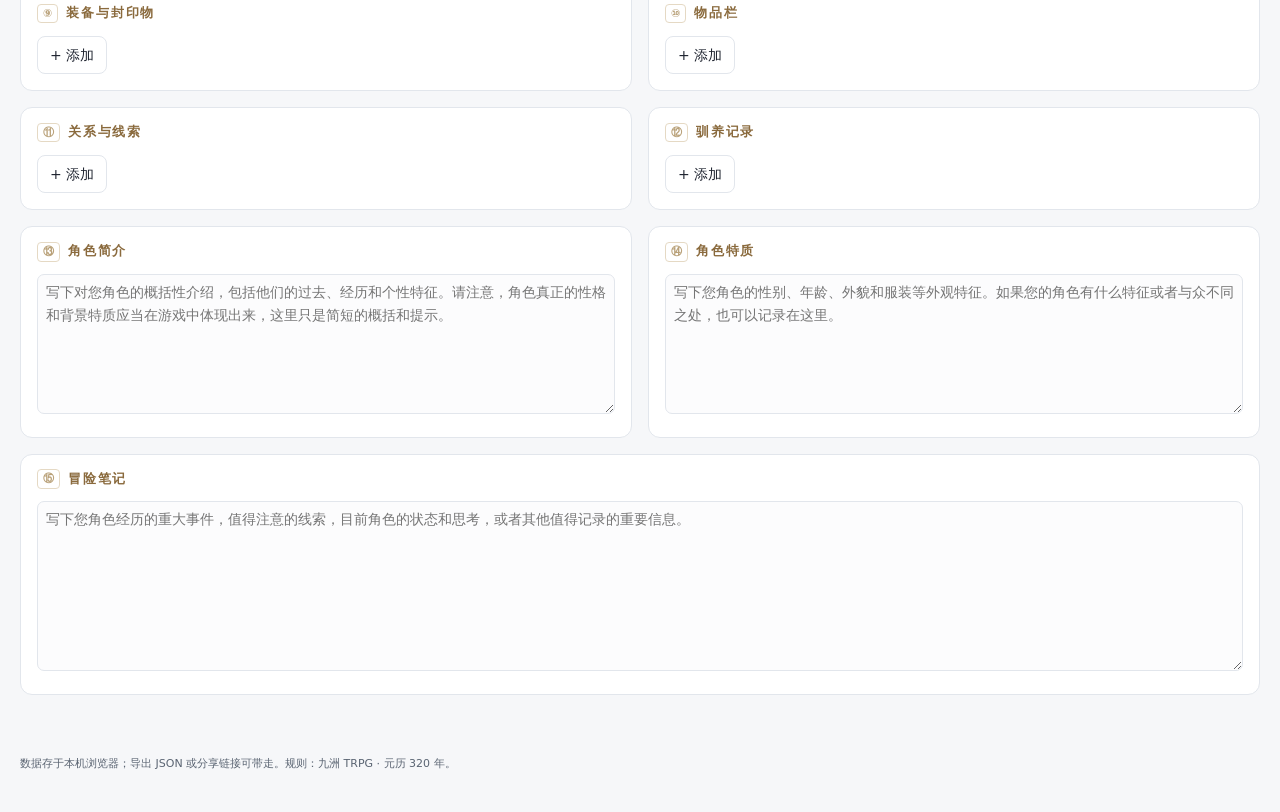
==== commit e54278a0: "guide moved into sheet (redirect)" ====
--- a/guide.html
+++ b/guide.html
@@ -1,131 +1,6 @@
 <!doctype html>
-<html lang="zh-CN"><head>
-<meta charset="utf-8"><meta name="viewport" content="width=device-width,initial-scale=1">
-<title>九洲 · 车卡指引</title>
-<link rel="stylesheet" href="style.css">
-<style>
-#openBtn{font:inherit;padding:10px 18px;border-radius:10px;border:1px solid var(--ink);background:var(--ink);color:#fff;cursor:pointer}
-#wizard{position:fixed;width:420px;max-width:92vw;background:#fff;border:1px solid var(--line);border-radius:14px;box-shadow:0 24px 70px rgba(20,24,30,.28);z-index:60;display:none;overflow:hidden}
-#wizard.on{display:block}
-#wzHead{display:flex;align-items:center;gap:8px;padding:10px 12px;background:var(--accent-soft);border-bottom:1px solid var(--line);cursor:move;user-select:none}
-#wzHead .dot{width:8px;height:8px;border-radius:50%;background:#c9b18a}
-#wzHead b{font-size:13px;color:#5c4a32;flex:1}
-#wzHead button{border:none;background:none;font-size:18px;line-height:1;cursor:pointer;color:#5c4a32}
-#wzBody{padding:16px 18px 8px;max-height:60vh;overflow:auto}
-#wzBody h3{margin:0 0 4px;font-size:16px;color:var(--accent)}
-#wzBody .why{font-size:12px;color:var(--sub);margin:0 0 10px}
-#wzBody p,#wzBody li{font-size:13.5px;line-height:1.65}
-#wzBody ul{margin:6px 0 6px 18px;padding:0}
-#wzBody .ex{background:var(--accent-soft);border-radius:8px;padding:8px 10px;font-size:12.5px;color:#5c4a32;margin-top:10px}
-#wzBody .check{list-style:none;margin:0;padding:0}
-#wzBody .check li{display:flex;gap:8px;align-items:flex-start;padding:5px 0;border-bottom:1px dashed var(--line)}
-#wzFoot{display:flex;align-items:center;gap:8px;padding:10px 14px;border-top:1px solid var(--line);background:#fcfcfd}
-#wzProg{font-size:11px;color:var(--sub);flex:1}
-#wzFoot button{font:inherit;padding:6px 12px;border-radius:8px;border:1px solid var(--line);background:#fff;cursor:pointer}
-#wzFoot button.primary{background:var(--ink);color:#fff;border-color:var(--ink)}
-#wzFoot button:disabled{opacity:.4;cursor:default}
-.intro{max-width:760px}
-.intro p{font-size:14px;line-height:1.8}
-</style>
-</head><body>
-<header><div class="bar">
-  <div class="brand">九 洲<small>车卡指引 · 元历 320 年</small></div>
-  <div class="spacer"></div>
-  <a class="btnlink" href="rules.html">规则速查</a>
-  <a class="btnlink" href="index.html">开始车卡 →</a>
-</div></header>
-
-<main>
-  <section class="wide intro">
-    <h2>怎么车一张九洲的卡</h2>
-    <p>「一个 ______ 的人，因为 ______，走上了非凡的路。」先把这句话填出来，剩下的都是给这句话配数字。</p>
-    <p>点下面的按钮，会开一个可以拖动的小窗，一次只讲一步；看完点「下一步」。关掉也不会丢进度。</p>
-    <p style="margin-top:16px"><button id="openBtn">打开车卡指引</button></p>
-  </section>
-
-  <section class="wide">
-    <h2>车卡时手边要有的东西</h2>
-    <p>角色卡（网页版）、二十面骰、四到六颗四面骰、几颗六面骰。规则书用来查具体条目，指引只带你走完流程。</p>
-    <p class="small">没服魔药的调查员、序列 9 的非凡者，都可以从第一步开始。</p>
-  </section>
-</main>
-
-<div id="wizard">
-  <div id="wzHead"><span class="dot"></span><b>车卡指引</b><button id="wzClose" title="关闭">×</button></div>
-  <div id="wzBody"></div>
-  <div id="wzFoot">
-    <span id="wzProg"></span>
-    <button id="wzPrev">上一步</button>
-    <button id="wzNext" class="primary">下一步</button>
-  </div>
-</div>
-
-<script>
-var STEPS = [
- {t:'身份：姓名、称号、出身', w:'称号是别人叫你的名字，不是本名。',
-  b:'<p>姓名随便起；称号用一两字，比如「白霜」「铁卷」「梦枕」。</p><p><b>出身</b>决定你会哪些技能，也决定你从哪拿到魔药：官方非凡者、教会执事、世家子弟、野生非凡者、学者／医师、海商／旅行者，或者自己写一个。</p>',
-  ex:'例：白霜，白家旁支，出身「世家子弟」——礼仪、说服、格斗起步。'},
- {t:'决定服没服魔药', w:'这是九洲最重要的一次选择。',
-  b:'<p><b>没服</b>：位格「未服」，属性上限 4，生命 6＋体魄强度，闪避 10＋体魄强度。你就是个比常人强一点的人，但能自由选路。</p><p><b>服了</b>：从序列 9 开始，位格「低序列」，上限 5，选一条途径。你会得到那条途径序列 9 的全部能力和 1 个标签。</p>',
-  ex:'例：白霜服了「不眠者」途径的序列 9 魔药，位格低序列，标签 1 个。'},
- {t:'分属性：9 点，单项 1–5', w:'体魄管身体，智慧管知识与术法，心魂管意志与灵性。',
-  b:'<p>9 点分三项，单项至少 1、最多 5。分完不能反悔，但之后每升一序会再给 2 点。</p><p>强度不是点数：1–2 得 1，3–4 得 2，5–6 得 3，7–8 得 4，9 得 5。</p>',
-  ex:'例：体魄 4（强度 2）、智慧 3（强度 2）、心魂 2（强度 1）。'},
- {t:'算衍生值', w:'这几项影响你挨几下、还能不能出手。',
-  b:'<ul><li>生命值 ＝ 6 ＋ 体魄强度</li><li>灵性上限 ＝ 5 ＋ 智慧 ×2 ＋ 心魂</li><li>失控上限 ＝ 心魂强度 ×3</li><li>闪避 ＝ 10 ＋ 体魄强度 − 甲重</li></ul>',
-  ex:'例：生命 8；灵性 5＋6＋2＝13；失控 3；未穿甲闪避 12。'},
- {t:'技能：花掉技能点', w:'技能点 ＝ 体魄 ＋ 智慧。初始都 0。',
-  b:'<p>21 项技能分四类：身体、头脑、社交、灵性。不知道加什么就先点「神秘学」——认途径、辨魔药、看仪式，九洲最常用的就是它。</p>',
-  ex:'例：技能点 7，加神秘学 2、侦查 1、礼仪 1、闪避 1、潜行 1、医术 1。'},
- {t:'武器与护甲', w:'武器给伤害骰，护甲给抵挡与耐久。',
-  b:'<p>武器：拳 1d3、小刀 1d4、中刀 1d6、弓 1d6、手枪 1d8、步枪 2d6。</p><p>护甲：轻甲 1/4、中甲 2/6、重甲 3/8；甲越重闪避越低。耐久挨一次掉一点，修理才回。</p>',
-  ex:'例：左轮 1d8；轻甲（抵挡 1、耐久 4、闪避不减）。'},
- {t:'写下能力、关系、笔记', w:'跑团时 DH 先看这一栏，而不是你的数值。',
-  b:'<p>把当前序列的能力名抄到「能力或特性」；写下三个关系（欠谁、谁欠你、谁在找你）和一条冒险理由。</p>',
-  ex:'例：欠白家医馆一条命；答应替闻家送一封信；有个同门在外头找他。'},
- {t:'对照检查', w:'最后过一遍，缺什么补什么。',
-  b:'<ul class="check"><li>☐ 属性总和是 9，单项 1–5</li><li>☐ 位格、属性上限、标签数对得上序列</li><li>☐ 生命值、灵性、失控、闪避都算过</li><li>☐ 技能加点没超过「体魄＋智慧」</li><li>☐ 有武器、有护甲（或明确不穿）</li><li>☐ 三个关系写了至少一个</li></ul>',
-  ex:'都打勾了，就可以把卡交给 DH 了。'}
-];
-var idx = Number(localStorage.getItem('jz-guide-step')||0);
-if (isNaN(idx) || idx<0 || idx>=STEPS.length) idx = 0;
-var wz = document.getElementById('wizard');
-
-function render(){
-  var s = STEPS[idx];
-  document.getElementById('wzBody').innerHTML = '<h3>'+(idx+1)+'. '+s.t+'</h3><div class="why">'+s.w+'</div>'+s.b+(s.ex?'<div class="ex">'+s.ex+'</div>':'');
-  document.getElementById('wzProg').textContent = (idx+1)+' / '+STEPS.length;
-  document.getElementById('wzPrev').disabled = idx===0;
-  document.getElementById('wzNext').textContent = idx===STEPS.length-1 ? '完成' : '下一步';
-  localStorage.setItem('jz-guide-step', String(idx));
-}
-function openWz(){ wz.classList.add('on'); render(); if(!wz.dataset.pos){ place(); } }
-function closeWz(){ wz.classList.remove('on'); }
-function place(){
-  wz.style.left = Math.max(8, (window.innerWidth-wz.offsetWidth)/2)+'px';
-  wz.style.top = '90px';
-}
-document.getElementById('openBtn').onclick = openWz;
-document.getElementById('wzClose').onclick = closeWz;
-document.getElementById('wzPrev').onclick = function(){ if(idx>0){ idx--; render(); } };
-document.getElementById('wzNext').onclick = function(){ if(idx<STEPS.length-1){ idx++; render(); } else { closeWz(); } };
-
-// 拖动
-var drag=null;
-var head=document.getElementById('wzHead');
-head.addEventListener('pointerdown', function(e){
-  if(e.target.tagName==='BUTTON') return;
-  drag={x:e.clientX, y:e.clientY, l:wz.offsetLeft, t:wz.offsetTop};
-  head.setPointerCapture(e.pointerId);
-});
-head.addEventListener('pointermove', function(e){
-  if(!drag) return;
-  var l=drag.l+(e.clientX-drag.x), t=drag.t+(e.clientY-drag.y);
-  l=Math.max(4, Math.min(window.innerWidth-wz.offsetWidth-4, l));
-  t=Math.max(4, Math.min(window.innerHeight-60, t));
-  wz.style.left=l+'px'; wz.style.top=t+'px';
-});
-head.addEventListener('pointerup', function(){ drag=null; });
-window.addEventListener('resize', function(){ if(wz.classList.contains('on') && !wz.dataset.pos) place(); });
-</script>
-</body></html>
+<html lang="zh-CN"><head><meta charset="utf-8">
+<title>九洲 · 角色卡</title>
+<meta http-equiv="refresh" content="0;url=index.html">
+<script>location.replace('index.html');</script>
+</head><body><p><a href="index.html">前往角色卡 →</a></p></body></html>
